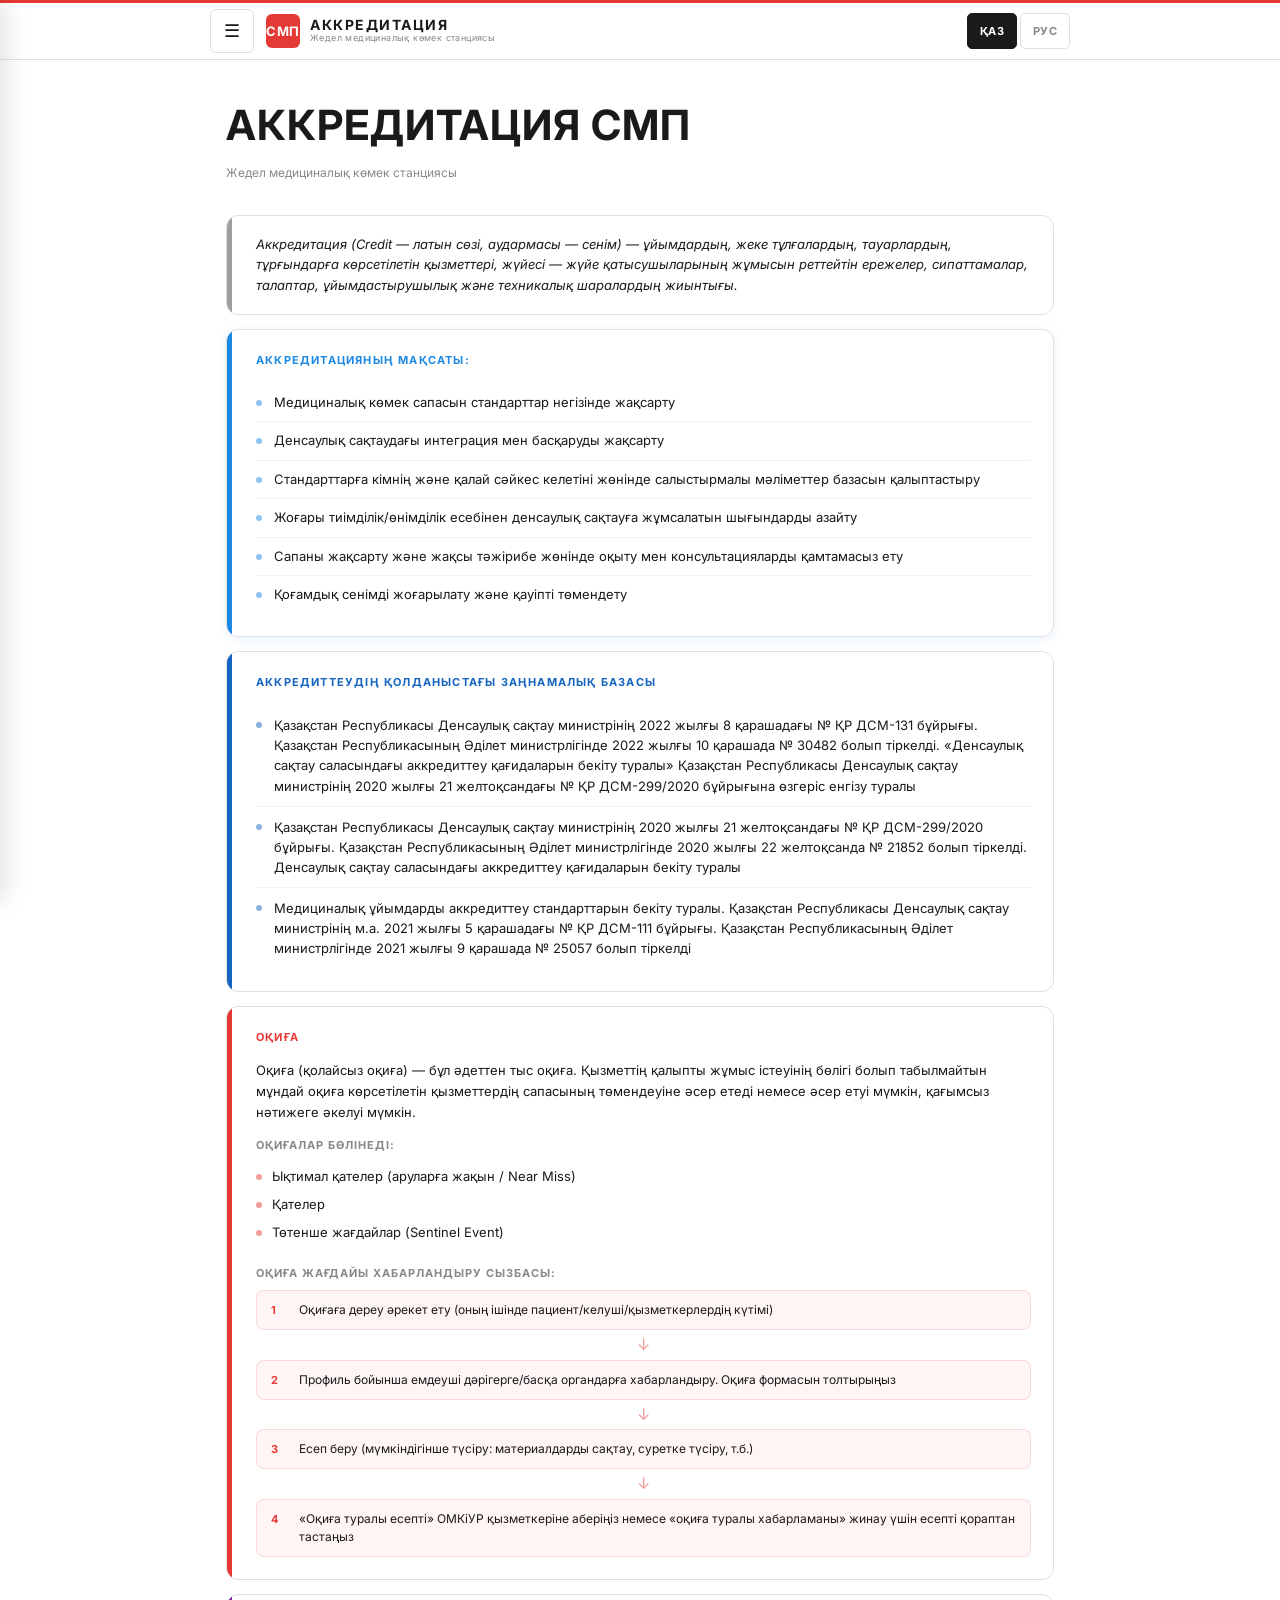
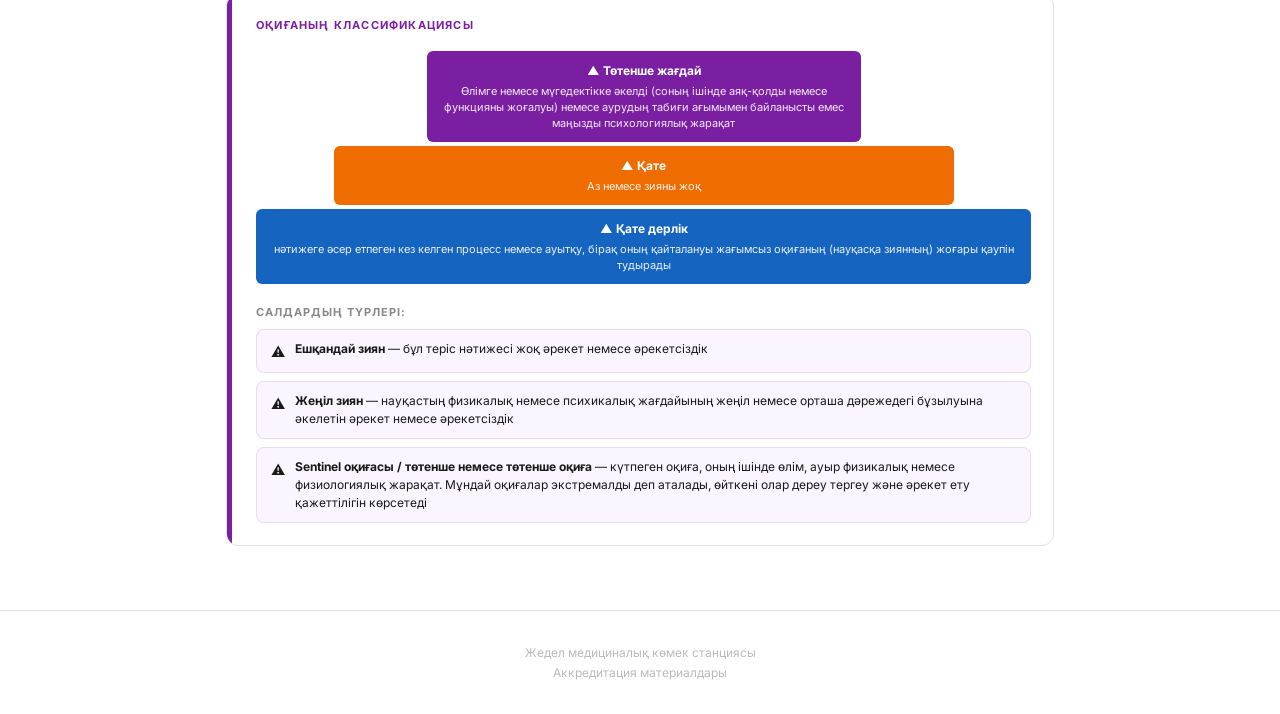
==== index.html @ 307683a7 "Initial release: СМП аккредитация — 7 страниц Двуязычный справочник (ҚАЗ/РУС) для аккредитации станц" ====
<!DOCTYPE html>
<html lang="ru" data-lang="kaz">
<head>
  <meta charset="UTF-8" />
  <meta name="viewport" content="width=device-width, initial-scale=1.0" />
  <title>СМП — Аккредитация</title>
  <link rel="stylesheet" href="style.css" />
  <style>
    .home-title {
      font-size: clamp(1.6rem, 6vw, 2.6rem);
      font-weight: 700;
      letter-spacing: 1px;
      color: var(--text);
      margin-bottom: 0.3rem;
    }

    .home-sub {
      font-size: 12px;
      color: var(--muted);
      margin-bottom: 2rem;
    }

    .accred-goal {
      display: flex;
      gap: 0;
      background: #ffffff;
      border: 1px solid var(--border);
      border-radius: 12px;
      overflow: hidden;
      box-shadow: 0 2px 12px rgba(30,136,229,0.10);
    }

    .accred-goal-bar {
      width: 5px;
      flex-shrink: 0;
      background: #1e88e5;
    }

    .accred-goal-body {
      flex: 1;
      padding: 22px 22px 22px 24px;
    }

    .accred-goal-title {
      font-size: 13px;
      font-weight: 700;
      color: #1e88e5;
      letter-spacing: 0.3px;
      margin-bottom: 14px;
      text-transform: uppercase;
      font-size: 11px;
      letter-spacing: 1.2px;
    }

    .accred-goal-list {
      list-style: none;
      display: flex;
      flex-direction: column;
      gap: 0;
    }

    .accred-goal-list li {
      font-size: 13px;
      color: var(--text);
      padding: 9px 0 9px 18px;
      border-bottom: 1px solid rgba(0,0,0,0.05);
      position: relative;
      line-height: 1.5;
    }

    .accred-goal-list li:last-child { border-bottom: none; }

    .accred-goal-list li::before {
      content: '';
      position: absolute;
      left: 0;
      top: 16px;
      width: 6px;
      height: 6px;
      border-radius: 50%;
      background: #1e88e5;
      opacity: 0.5;
    }

    .accred-def {
      display: flex;
      gap: 0;
      background: #ffffff;
      border: 1px solid var(--border);
      border-radius: 12px;
      overflow: hidden;
      margin-bottom: 14px;
    }

    .accred-def-bar {
      width: 5px;
      flex-shrink: 0;
      background: #9e9e9e;
    }

    .accred-def-body {
      flex: 1;
      padding: 18px 22px 18px 24px;
      font-size: 13px;
      color: var(--text);
      font-style: italic;
      line-height: 1.6;
    }

    .accred-law {
      display: flex;
      gap: 0;
      background: #ffffff;
      border: 1px solid var(--border);
      border-radius: 12px;
      overflow: hidden;
      margin-top: 14px;
    }

    .accred-law-bar {
      width: 5px;
      flex-shrink: 0;
      background: #1565c0;
    }

    .accred-law-body {
      flex: 1;
      padding: 22px 22px 22px 24px;
    }

    .accred-law-title {
      font-size: 11px;
      font-weight: 700;
      color: #1565c0;
      letter-spacing: 1.2px;
      text-transform: uppercase;
      margin-bottom: 14px;
    }

    .accred-law-list {
      list-style: none;
      display: flex;
      flex-direction: column;
      gap: 0;
    }

    .accred-law-list li {
      font-size: 13px;
      color: var(--text);
      padding: 10px 0 10px 18px;
      border-bottom: 1px solid rgba(0,0,0,0.05);
      position: relative;
      line-height: 1.55;
    }

    .accred-law-list li:last-child { border-bottom: none; }

    .accred-law-list li::before {
      content: '';
      position: absolute;
      left: 0;
      top: 17px;
      width: 6px;
      height: 6px;
      border-radius: 50%;
      background: #1565c0;
      opacity: 0.5;
    }

    .accred-inc {
      display: flex;
      gap: 0;
      background: #ffffff;
      border: 1px solid var(--border);
      border-radius: 12px;
      overflow: hidden;
      margin-top: 14px;
    }

    .accred-inc-bar {
      width: 5px;
      flex-shrink: 0;
      background: #e53935;
    }

    .accred-inc-body {
      flex: 1;
      padding: 22px 22px 22px 24px;
    }

    .accred-inc-title {
      font-size: 11px;
      font-weight: 700;
      color: #e53935;
      letter-spacing: 1.2px;
      text-transform: uppercase;
      margin-bottom: 14px;
    }

    .accred-inc-desc {
      font-size: 13px;
      color: var(--text);
      line-height: 1.6;
      margin-bottom: 14px;
    }

    .accred-inc-sub {
      font-size: 11px;
      font-weight: 700;
      color: var(--muted);
      letter-spacing: 1px;
      text-transform: uppercase;
      margin-bottom: 8px;
    }

    .accred-inc-types {
      list-style: none;
      margin-bottom: 18px;
    }

    .accred-inc-types li {
      font-size: 13px;
      color: var(--text);
      padding: 5px 0 5px 16px;
      position: relative;
      line-height: 1.4;
    }

    .accred-inc-types li::before {
      content: '';
      position: absolute;
      left: 0;
      top: 12px;
      width: 6px;
      height: 6px;
      border-radius: 50%;
      background: #e53935;
      opacity: 0.5;
    }

    .inc-steps {
      display: flex;
      flex-direction: column;
      align-items: stretch;
    }

    .inc-step {
      background: #fff5f5;
      border: 1px solid rgba(229,57,53,0.15);
      border-radius: 8px;
      padding: 10px 14px;
      font-size: 12px;
      color: var(--text);
      line-height: 1.5;
      display: flex;
      gap: 10px;
      align-items: flex-start;
    }

    .inc-step-num {
      font-size: 11px;
      font-weight: 700;
      color: #e53935;
      min-width: 18px;
      padding-top: 1px;
      flex-shrink: 0;
    }

    .inc-step-arrow {
      text-align: center;
      color: #e53935;
      font-size: 16px;
      padding: 2px 0;
      opacity: 0.5;
    }

    .accred-cls {
      display: flex;
      gap: 0;
      background: #ffffff;
      border: 1px solid var(--border);
      border-radius: 12px;
      overflow: hidden;
      margin-top: 14px;
    }

    .accred-cls-bar {
      width: 5px;
      flex-shrink: 0;
      background: #7b1fa2;
    }

    .accred-cls-body {
      flex: 1;
      padding: 22px 22px 22px 24px;
    }

    .accred-cls-title {
      font-size: 11px;
      font-weight: 700;
      color: #7b1fa2;
      letter-spacing: 1.2px;
      text-transform: uppercase;
      margin-bottom: 16px;
    }

    .pyramid {
      display: flex;
      flex-direction: column;
      gap: 4px;
      margin-bottom: 20px;
    }

    .pyr-level {
      color: #fff;
      border-radius: 6px;
      padding: 10px 16px;
      text-align: center;
    }

    .pyr-1 { background: #7b1fa2; margin: 0 22%; }
    .pyr-2 { background: #ef6c00; margin: 0 10%; }
    .pyr-3 { background: #1565c0; margin: 0; }

    .pyr-name {
      font-size: 12px;
      font-weight: 700;
      margin-bottom: 4px;
    }

    .pyr-desc {
      font-size: 11px;
      opacity: 0.9;
      line-height: 1.45;
    }

    .icc-cards {
      display: flex;
      flex-direction: column;
      gap: 8px;
    }

    .icc-card {
      display: flex;
      gap: 10px;
      align-items: flex-start;
      background: #faf5ff;
      border: 1px solid rgba(123,31,162,0.12);
      border-radius: 8px;
      padding: 10px 14px;
      font-size: 12px;
      color: var(--text);
      line-height: 1.5;
    }

    .icc-icon {
      font-size: 14px;
      flex-shrink: 0;
      padding-top: 1px;
    }
</style>
</head>
<body>

<header class="site-header">
  <div class="header-inner">
    <button class="nav-burger" onclick="toggleSidebar()">☰</button>
    <a class="logo" href="index.html">
      <div class="logo-badge">СМП</div>
      <div class="logo-text">
        <span class="logo-top">АККРЕДИТАЦИЯ</span>
        <span class="logo-sub" data-kaz="Жедел медициналық көмек станциясы" data-rus="Станция скорой медицинской помощи">Жедел медициналық көмек станциясы</span>
      </div>
    </a>
    <div class="lang-switch">
      <button class="lang-btn" data-lang="kaz" onclick="setLang('kaz')">ҚАЗ</button>
      <button class="lang-btn" data-lang="rus" onclick="setLang('rus')">РУС</button>
    </div>
  </div>
</header>

<div class="sidebar-overlay" onclick="closeSidebar()"></div>
<div class="sidebar" id="sidebar">
  <div class="sidebar-top">
    <span class="sidebar-brand">СМП · АККРЕДИТАЦИЯ</span>
    <button class="sidebar-close" onclick="closeSidebar()">✕</button>
  </div>
  <nav class="sidebar-nav">
    <a href="index.html" class="active"><span data-kaz="Басты бет" data-rus="Главная">Басты бет</span></a>
    <a href="codes.html"><span data-kaz="Кодтар" data-rus="Коды">Кодтар</span></a>
    <a href="protocols.html"><span data-kaz="Укладкалар" data-rus="Укладки">Укладкалар</span></a>
    <a href="sop.html"><span data-kaz="СОП" data-rus="СОП">СОП</span></a>
    <a href="sanepid.html"><span data-kaz="Санэпид" data-rus="Санэпид">Санэпид</span></a>
    <a href="documents.html"><span data-kaz="Құжаттар" data-rus="Документы">Құжаттар</span></a>
    <a href="prikazy.html"><span data-kaz="Бұйрықтар" data-rus="Приказы">Бұйрықтар</span></a>
  </nav>
</div>

<main class="page">

  <h1 class="home-title">АККРЕДИТАЦИЯ СМП</h1>
  <p class="home-sub" data-kaz="Жедел медициналық көмек станциясы" data-rus="Станция скорой медицинской помощи">Жедел медициналық көмек станциясы</p>

  <div class="accred-def">
    <div class="accred-def-bar"></div>
    <div class="accred-def-body"
      data-kaz="Аккредитация (Credit — латын сөзі, аудармасы — сенім) — ұйымдардың, жеке тұлғалардың, тауарлардың, тұрғындарға көрсетілетін қызметтері, жүйесі — жүйе қатысушыларының жұмысын реттейтін ережелер, сипаттамалар, талаптар, ұйымдастырушылық және техникалық шаралардың жиынтығы."
      data-rus="Аккредитация (Credit — латинское слово, перевод — доверие) — совокупность правил, описаний, требований, организационных и технических мер, регулирующих работу участников системы услуг, оказываемых организациями, физическими лицами, товарами и населению.">Аккредитация (Credit — латын сөзі, аудармасы — сенім) — ұйымдардың, жеке тұлғалардың, тауарлардың, тұрғындарға көрсетілетін қызметтері, жүйесі — жүйе қатысушыларының жұмысын реттейтін ережелер, сипаттамалар, талаптар, ұйымдастырушылық және техникалық шаралардың жиынтығы.</div>
  </div>

  <div class="accred-goal">
    <div class="accred-goal-bar"></div>
    <div class="accred-goal-body">
      <div class="accred-goal-title"
        data-kaz="Аккредитацияның мақсаты:"
        data-rus="Цель аккредитации:">Аккредитацияның мақсаты:</div>
      <ul class="accred-goal-list">
        <li data-kaz="Медициналық көмек сапасын стандарттар негізінде жақсарту"
            data-rus="Улучшение качества медицинской помощи на основе интеграции и управления службами">Медициналық көмек сапасын стандарттар негізінде жақсарту</li>
        <li data-kaz="Денсаулық сақтаудағы интеграция мен басқаруды жақсарту"
            data-rus="Улучшение интеграции и управления в здравоохранении">Денсаулық сақтаудағы интеграция мен басқаруды жақсарту</li>
        <li data-kaz="Стандарттарға кімнің және қалай сәйкес келетіні жөнінде салыстырмалы мәліметтер базасын қалыптастыру"
            data-rus="Создание сравнительной базы данных о том, кто и как соответствует стандартам">Стандарттарға кімнің және қалай сәйкес келетіні жөнінде салыстырмалы мәліметтер базасын қалыптастыру</li>
        <li data-kaz="Жоғары тиімділік/өнімділік есебінен денсаулық сақтауға жұмсалатын шығындарды азайту"
            data-rus="Сокращение расходов на здравоохранение за счёт повышенной эффективности/производительности">Жоғары тиімділік/өнімділік есебінен денсаулық сақтауға жұмсалатын шығындарды азайту</li>
        <li data-kaz="Сапаны жақсарту және жақсы тәжірибе жөнінде оқыту мен консультацияларды қамтамасыз ету"
            data-rus="Обеспечение обучения и консультаций по улучшению качества и передовому опыту">Сапаны жақсарту және жақсы тәжірибе жөнінде оқыту мен консультацияларды қамтамасыз ету</li>
        <li data-kaz="Қоғамдық сенімді жоғарылату және қауіпті төмендету"
            data-rus="Укрепление общественного доверия и снижение рисков">Қоғамдық сенімді жоғарылату және қауіпті төмендету</li>
      </ul>
    </div>
  </div>


  <div class="accred-law">
    <div class="accred-law-bar"></div>
    <div class="accred-law-body">
      <div class="accred-law-title"
        data-kaz="Аккредиттеудің қолданыстағы заңнамалық базасы"
        data-rus="Действующая правовая база по вопросам аккредитации">Аккредиттеудің қолданыстағы заңнамалық базасы</div>
      <ul class="accred-law-list">
        <li data-kaz="Қазақстан Республикасы Денсаулық сақтау министрінің 2022 жылғы 8 қарашадағы № ҚР ДСМ-131 бұйрығы. Қазақстан Республикасының Әділет министрлігінде 2022 жылғы 10 қарашада № 30482 болып тіркелді. «Денсаулық сақтау саласындағы аккредиттеу қағидаларын бекіту туралы» Қазақстан Республикасы Денсаулық сақтау министрінің 2020 жылғы 21 желтоқсандағы № ҚР ДСМ-299/2020 бұйрығына өзгеріс енгізу туралы"
            data-rus="Приказ Министра здравоохранения РК от 8 ноября 2022 года № ҚР ДСМ-131. Зарегистрирован в Министерстве юстиции РК 10 ноября 2022 года № 30482. О внесении изменения в приказ Министра здравоохранения РК от 21 декабря 2020 года № ҚР ДСМ-299/2020 «Об утверждении правил аккредитации в области здравоохранения»">Қазақстан Республикасы Денсаулық сақтау министрінің 2022 жылғы 8 қарашадағы № ҚР ДСМ-131 бұйрығы. Қазақстан Республикасының Әділет министрлігінде 2022 жылғы 10 қарашада № 30482 болып тіркелді. «Денсаулық сақтау саласындағы аккредиттеу қағидаларын бекіту туралы» Қазақстан Республикасы Денсаулық сақтау министрінің 2020 жылғы 21 желтоқсандағы № ҚР ДСМ-299/2020 бұйрығына өзгеріс енгізу туралы</li>
        <li data-kaz="Қазақстан Республикасы Денсаулық сақтау министрінің 2020 жылғы 21 желтоқсандағы № ҚР ДСМ-299/2020 бұйрығы. Қазақстан Республикасының Әділет министрлігінде 2020 жылғы 22 желтоқсанда № 21852 болып тіркелді. Денсаулық сақтау саласындағы аккредиттеу қағидаларын бекіту туралы"
            data-rus="Приказ Министра здравоохранения РК от 21 декабря 2020 года № ҚР ДСМ-299/2020. Зарегистрирован в Министерстве юстиции РК 22 декабря 2020 года № 21852. Об утверждении правил аккредитации в области здравоохранения">Қазақстан Республикасы Денсаулық сақтау министрінің 2020 жылғы 21 желтоқсандағы № ҚР ДСМ-299/2020 бұйрығы. Қазақстан Республикасының Әділет министрлігінде 2020 жылғы 22 желтоқсанда № 21852 болып тіркелді. Денсаулық сақтау саласындағы аккредиттеу қағидаларын бекіту туралы</li>
        <li data-kaz="Медициналық ұйымдарды аккредиттеу стандарттарын бекіту туралы. Қазақстан Республикасы Денсаулық сақтау министрінің м.а. 2021 жылғы 5 қарашадағы № ҚР ДСМ-111 бұйрығы. Қазақстан Республикасының Әділет министрлігінде 2021 жылғы 9 қарашада № 25057 болып тіркелді"
            data-rus="Приказ и.о. Министра здравоохранения РК от 5 ноября 2021 года № ҚР ДСМ-111. Зарегистрирован в Министерстве юстиции РК 9 ноября 2021 года № 25057. Об утверждении стандартов аккредитации медицинских организаций">Медициналық ұйымдарды аккредиттеу стандарттарын бекіту туралы. Қазақстан Республикасы Денсаулық сақтау министрінің м.а. 2021 жылғы 5 қарашадағы № ҚР ДСМ-111 бұйрығы. Қазақстан Республикасының Әділет министрлігінде 2021 жылғы 9 қарашада № 25057 болып тіркелді</li>
      </ul>
    </div>
  </div>

  <div class="accred-inc">
    <div class="accred-inc-bar"></div>
    <div class="accred-inc-body">
      <div class="accred-inc-title" data-kaz="ОҚИҒА" data-rus="ИНЦИДЕНТ">ОҚИҒА</div>

      <div class="lb-kaz">
        <p class="accred-inc-desc">Оқиға (қолайсыз оқиға) — бұл әдеттен тыс оқиға. Қызметтің қалыпты жұмыс істеуінің бөлігі болып табылмайтын мұндай оқиға көрсетілетін қызметтердің сапасының төмендеуіне әсер етеді немесе әсер етуі мүмкін, қағымсыз нәтижеге әкелуі мүмкін.</p>
        <div class="accred-inc-sub">Оқиғалар бөлінеді:</div>
        <ul class="accred-inc-types">
          <li>Ықтимал қателер (аруларға жақын / Near Miss)</li>
          <li>Қателер</li>
          <li>Төтенше жағдайлар (Sentinel Event)</li>
        </ul>
        <div class="accred-inc-sub">Оқиға жағдайы хабарландыру сызбасы:</div>
        <div class="inc-steps">
          <div class="inc-step"><span class="inc-step-num">1</span><span>Оқиғаға дереу әрекет ету (оның ішінде пациент/келуші/қызметкерлердің күтімі)</span></div>
          <div class="inc-step-arrow">↓</div>
          <div class="inc-step"><span class="inc-step-num">2</span><span>Профиль бойынша емдеуші дәрігерге/басқа органдарға хабарландыру. Оқиға формасын толтырыңыз</span></div>
          <div class="inc-step-arrow">↓</div>
          <div class="inc-step"><span class="inc-step-num">3</span><span>Есеп беру (мүмкіндігінше түсіру: материалдарды сақтау, суретке түсіру, т.б.)</span></div>
          <div class="inc-step-arrow">↓</div>
          <div class="inc-step"><span class="inc-step-num">4</span><span>«Оқиға туралы есепті» ОМКіУР қызметкеріне аберіңіз немесе «оқиға туралы хабарламаны» жинау үшін есепті қораптан тастаңыз</span></div>
        </div>
      </div>

      <div class="lb-rus">
        <p class="accred-inc-desc">Инцидент (неблагоприятное событие) — это ненормальное, необычное событие. Такое событие, не являющееся частью нормального функционирования деятельности, влияет или может повлиять на снижение качества оказываемых услуг, может привести к нежелательному исходу.</p>
        <div class="accred-inc-sub">Инциденты делятся на:</div>
        <ul class="accred-inc-types">
          <li>Потенциальные ошибки (Near Miss)</li>
          <li>Ошибки</li>
          <li>Чрезвычайные события (Sentinel Event)</li>
        </ul>
        <div class="accred-inc-sub">Схема оповещения об инциденте:</div>
        <div class="inc-steps">
          <div class="inc-step"><span class="inc-step-num">1</span><span>Меры по немедленному устранению инцидента (в том числе оказание помощи пациенту/посетителю/персоналу)</span></div>
          <div class="inc-step-arrow">↓</div>
          <div class="inc-step"><span class="inc-step-num">2</span><span>Сообщить лечащему врачу/другим инстанциям по профилю. Заполнить форму «отчёта об инциденте»</span></div>
          <div class="inc-step-arrow">↓</div>
          <div class="inc-step"><span class="inc-step-num">3</span><span>Зафиксировать: сохранить материалы, сфотографировать и др.</span></div>
          <div class="inc-step-arrow">↓</div>
          <div class="inc-step"><span class="inc-step-num">4</span><span>Передать «отчёт об инциденте» сотруднику ОМКиУР или опустить отчёт в ящик для сбора «отчёта об инцидентах»</span></div>
        </div>
      </div>

    </div>
  </div>

  <div class="accred-cls">
    <div class="accred-cls-bar"></div>
    <div class="accred-cls-body">
      <div class="accred-cls-title" data-kaz="Оқиғаның классификациясы" data-rus="Классификация инцидентов">Оқиғаның классификациясы</div>

      <div class="lb-kaz">
        <div class="pyramid">
          <div class="pyr-level pyr-1">
            <div class="pyr-name">▲ Төтенше жағдай</div>
            <div class="pyr-desc">Өлімге немесе мүгедектікке әкелді (соның ішінде аяқ-қолды немесе функцияны жоғалуы) немесе аурудың табиғи ағымымен байланысты емес маңызды психологиялық жарақат</div>
          </div>
          <div class="pyr-level pyr-2">
            <div class="pyr-name">▲ Қате</div>
            <div class="pyr-desc">Аз немесе зияны жоқ</div>
          </div>
          <div class="pyr-level pyr-3">
            <div class="pyr-name">▲ Қате дерлік</div>
            <div class="pyr-desc">нәтижеге әсер етпеген кез келген процесс немесе ауытқу, бірақ оның қайталануы жағымсыз оқиғаның (науқасқа зиянның) жоғары қаупін тудырады</div>
          </div>
        </div>
        <div class="accred-inc-sub">Салдардың түрлері:</div>
        <div class="icc-cards">
          <div class="icc-card"><span class="icc-icon">⚠️</span><div><strong>Ешқандай зиян</strong> — бұл теріс нәтижесі жоқ әрекет немесе әрекетсіздік</div></div>
          <div class="icc-card"><span class="icc-icon">⚠️</span><div><strong>Жеңіл зиян</strong> — науқастың физикалық немесе психикалық жағдайының жеңіл немесе орташа дәрежедегі бұзылуына әкелетін әрекет немесе әрекетсіздік</div></div>
          <div class="icc-card"><span class="icc-icon">⚠️</span><div><strong>Sentinel оқиғасы / төтенше немесе төтенше оқиға</strong> — күтпеген оқиға, оның ішінде өлім, ауыр физикалық немесе физиологиялық жарақат. Мұндай оқиғалар экстремалды деп аталады, өйткені олар дереу тергеу және әрекет ету қажеттілігін көрсетеді</div></div>
        </div>
      </div>

      <div class="lb-rus">
        <div class="pyramid">
          <div class="pyr-level pyr-1">
            <div class="pyr-name">▲ Чрезвычайный инцидент</div>
            <div class="pyr-desc">Привёл к смерти или инвалидности (в т.ч. потере конечности или функции), или к значительной психологической травме, не связанной с естественным течением заболевания</div>
          </div>
          <div class="pyr-level pyr-2">
            <div class="pyr-name">▲ Ошибка</div>
            <div class="pyr-desc">Незначительный вред или отсутствие вреда</div>
          </div>
          <div class="pyr-level pyr-3">
            <div class="pyr-name">▲ Почти ошибка</div>
            <div class="pyr-desc">любой процесс или отклонение, которое не повлияло на исход, но его повторение несёт высокий риск неблагоприятного события (нанесения вреда пациенту)</div>
          </div>
        </div>
        <div class="accred-inc-sub">Виды последствий:</div>
        <div class="icc-cards">
          <div class="icc-card"><span class="icc-icon">⚠️</span><div><strong>Нет вреда</strong> — это действие или бездействие без негативного исхода</div></div>
          <div class="icc-card"><span class="icc-icon">⚠️</span><div><strong>Есть незначительный вред</strong> — это действие или бездействие, которое приводит к незначительным или умеренным нарушениям физического или психического состояния пациента</div></div>
          <div class="icc-card"><span class="icc-icon">⚠️</span><div><strong>Sentinel Event / чрезвычайное или экстремальное событие</strong> — неожиданное происшествие, включающее смерть, серьёзную физическую или физиологическую травму. Такие события называются экстремальными, потому что они указывают на необходимость немедленного расследования и реагирования</div></div>
        </div>
      </div>

    </div>
  </div>

</main>

<footer>
  <span data-kaz="Жедел медициналық көмек станциясы" data-rus="Станция скорой медицинской помощи">Жедел медициналық көмек станциясы</span>
  <br>
  <span data-kaz="Аккредитация материалдары" data-rus="Материалы аккредитации">Аккредитация материалдары</span>
</footer>

<script src="lang.js"></script>
<script>
  window.addEventListener('DOMContentLoaded', () => {
    initLang();
  });
</script>

</body>
</html>
---- style.css ----
@import url('https://fonts.googleapis.com/css2?family=Inter:wght@400;500;600;700&display=swap');

:root {
  --pnk-bg:    #fce4ec;
  --pnk-bar:   #e91e8c;
  --red-bg:    #ffebee;
  --red-bar:   #e53935;
  --blue-bg:   #e3f2fd;
  --blue-bar:  #1e88e5;
  --yel-bg:    #fffde7;
  --yel-bar:   #f9a825;
  --whi-bg:    #f5f5f5;
  --whi-bar:   #9e9e9e;
  --blk-bg:    #212121;
  --blk-bar:   #000000;
  --border:    #e0e0e0;
  --muted:     #888888;
  --text:      #1a1a1a;
}

*, *::before, *::after { box-sizing: border-box; margin: 0; padding: 0; }

html {
  font-size: 16px;
  scroll-behavior: smooth;
  overflow-x: hidden;
}

body {
  font-family: 'Inter', sans-serif;
  background: #ffffff;
  color: var(--text);
  min-height: 100vh;
  -webkit-font-smoothing: antialiased;
  line-height: 1.6;
  overflow-x: hidden;
  -webkit-tap-highlight-color: transparent;
}

/* ── HEADER ── */
.site-header {
  background: #ffffff;
  border-top: 3px solid var(--red-bar);
  border-bottom: 1px solid var(--border);
  padding: 0 1rem;
  position: sticky;
  top: 0;
  z-index: 100;
}

.header-inner {
  max-width: 860px;
  margin: 0 auto;
  display: flex;
  align-items: center;
  height: 56px;
  gap: 12px;
}

.logo {
  display: flex;
  align-items: center;
  gap: 10px;
  text-decoration: none;
  flex: 1;
  min-width: 0;
}

.logo-badge {
  width: 34px;
  height: 34px;
  background: var(--red-bar);
  border-radius: 6px;
  display: flex;
  align-items: center;
  justify-content: center;
  font-weight: 700;
  font-size: 13px;
  color: #fff;
  flex-shrink: 0;
  letter-spacing: 0.5px;
}

.logo-text { display: flex; flex-direction: column; }

.logo-top {
  font-weight: 700;
  font-size: 14px;
  letter-spacing: 1.5px;
  color: var(--text);
  line-height: 1;
}

.logo-sub {
  font-size: 9px;
  color: var(--muted);
  letter-spacing: 0.4px;
  line-height: 1.3;
}

/* ── SIDEBAR NAV ── */
.sidebar-nav {
  display: flex;
  flex-direction: column;
  gap: 2px;
  padding: 12px;
}

.sidebar-nav a {
  display: flex;
  align-items: center;
  padding: 14px 16px;
  min-height: 48px;
  border-radius: 10px;
  text-decoration: none;
  font-size: 15px;
  font-weight: 500;
  color: var(--text);
  transition: background 0.15s, color 0.15s;
  touch-action: manipulation;
}

.sidebar-nav a:hover  { background: #f5f5f5; }
.sidebar-nav a.active { background: var(--red-bar); color: #fff; }

/* ── PAGE ── */
.page {
  max-width: 860px;
  margin: 0 auto;
  padding: 2rem 1rem 4rem;
}

/* ── HERO ── */
.hero {
  text-align: center;
  padding: 3rem 1rem 2.5rem;
}

.hero-label {
  font-size: 10px;
  font-weight: 600;
  letter-spacing: 2.5px;
  text-transform: uppercase;
  color: var(--muted);
  margin-bottom: 1rem;
}

.hero h1 {
  font-size: clamp(2.5rem, 9vw, 4.5rem);
  font-weight: 700;
  letter-spacing: 2px;
  line-height: 1;
  margin-bottom: 0.5rem;
  color: var(--text);
}

.hero h1 span { display: block; color: var(--red-bar); }

.hero-sub { font-size: 13px; color: var(--muted); margin-top: 1rem; }

/* ── SECTION TITLE ── */
.section-title {
  font-size: 10px;
  font-weight: 600;
  letter-spacing: 2px;
  text-transform: uppercase;
  color: var(--muted);
  margin-bottom: 1rem;
}

/* ── QUICK GRID ── */
.quick-grid {
  display: grid;
  grid-template-columns: repeat(5, 1fr);
  gap: 8px;
  margin-bottom: 2rem;
}

.quick-card {
  display: flex;
  flex-direction: column;
  align-items: center;
  justify-content: center;
  gap: 6px;
  padding: 16px 6px;
  border-radius: 10px;
  text-decoration: none;
  border: 1px solid var(--border);
  background: #fafafa;
  transition: transform 0.15s, box-shadow 0.15s;
}

.quick-card:hover {
  transform: translateY(-2px);
  box-shadow: 0 4px 12px rgba(0,0,0,0.07);
}

.quick-dot { width: 18px; height: 18px; border-radius: 50%; }

.quick-kaz { font-size: 9px; font-weight: 700; letter-spacing: 0.5px; text-align: center; }
.quick-rus { font-size: 8px; color: var(--muted); text-align: center; }

.qc-red  { color: var(--red-bar);  } .qc-red  .quick-dot { background: var(--red-bar); }
.qc-blue { color: var(--blue-bar); } .qc-blue .quick-dot { background: var(--blue-bar); }
.qc-yel  { color: var(--yel-bar);  } .qc-yel  .quick-dot { background: var(--yel-bar); }
.qc-whi  { color: var(--whi-bar);  } .qc-whi  .quick-dot { background: var(--whi-bar); }
.qc-blk  { color: #424242;         } .qc-blk  .quick-dot { background: #212121; }

/* ── INFO GRID ── */
.info-grid {
  display: grid;
  grid-template-columns: 1fr 1fr;
  gap: 12px;
  margin-bottom: 2rem;
}

.info-box {
  background: #fafafa;
  border: 1px solid var(--border);
  border-radius: 10px;
  padding: 1.25rem;
}

.info-box h3 {
  font-size: 10px;
  font-weight: 600;
  letter-spacing: 1.5px;
  text-transform: uppercase;
  color: var(--muted);
  margin-bottom: 0.75rem;
}

.info-box p { font-size: 13px; color: #555; line-height: 1.5; }

.phone-list { list-style: none; }

.phone-list li {
  font-size: 13px;
  padding: 5px 0;
  color: var(--text);
  border-bottom: 1px solid #f0f0f0;
}

.phone-list li:last-child { border-bottom: none; }

.phone-list li strong {
  color: var(--muted);
  font-size: 10px;
  font-weight: 600;
  letter-spacing: 0.5px;
  display: block;
}

/* ── PAGE TITLE (codes) ── */
.page-title {
  font-size: 2rem;
  font-weight: 700;
  letter-spacing: 0.5px;
  margin-bottom: 0.25rem;
  color: var(--text);
}

.page-subtitle {
  font-size: 13px;
  color: var(--muted);
  margin-bottom: 2rem;
}

/* ── CODE CARDS ── */
.code-card {
  border-radius: 12px;
  overflow: hidden;
  margin-bottom: 10px;
  border: 1px solid var(--border);
}

.card-header {
  display: flex;
  align-items: center;
  gap: 16px;
  padding: 18px 20px;
  min-height: 56px;
  cursor: pointer;
  user-select: none;
  touch-action: manipulation;
}

.card-color-bar {
  width: 5px;
  height: 50px;
  border-radius: 3px;
  flex-shrink: 0;
}

.card-names { flex: 1; }

.card-kaz {
  font-size: 1.65rem;
  font-weight: 700;
  letter-spacing: 0.5px;
  line-height: 1;
}

.card-rus {
  font-size: 11px;
  color: var(--muted);
  letter-spacing: 0.8px;
  text-transform: uppercase;
  font-weight: 500;
  margin-top: 3px;
}

.card-chevron {
  font-size: 12px;
  color: #bbb;
  transition: transform 0.3s;
  font-style: normal;
  flex-shrink: 0;
}

.code-card.open .card-chevron { transform: rotate(180deg); }

.card-body {
  display: none;
  border-top: 1px solid rgba(0,0,0,0.07);
  padding: 20px;
}

.code-card.open .card-body {
  display: block;
  animation: fadeIn 0.2s ease;
}

@keyframes fadeIn {
  from { opacity: 0; transform: translateY(-4px); }
  to   { opacity: 1; transform: translateY(0); }
}

/* ── BILINGUAL COLUMNS ── */
.bilingual-columns {
  display: grid;
  grid-template-columns: 1fr 1fr;
  gap: 28px;
}

.lang-block h4 {
  font-size: 10px;
  font-weight: 600;
  letter-spacing: 2px;
  text-transform: uppercase;
  color: #aaa;
  margin-bottom: 12px;
  padding-bottom: 8px;
  border-bottom: 1px solid rgba(0,0,0,0.08);
}

.lang-block p {
  font-size: 12px;
  color: #666;
  margin-bottom: 10px;
  line-height: 1.5;
}

/* ── ACTIONS LIST ── */
.actions-list {
  list-style: none;
  display: flex;
  flex-direction: column;
}

.actions-list > li {
  font-size: 13px;
  line-height: 1.55;
  color: var(--text);
  padding: 9px 0;
  border-bottom: 1px solid rgba(0,0,0,0.06);
}

.actions-list > li:last-child { border-bottom: none; }

.step-num { display: none; }

.action-label {
  font-size: 10px;
  font-weight: 700;
  letter-spacing: 1px;
  text-transform: uppercase;
  display: block;
  color: #555;
  margin-bottom: 1px;
}

/* ── NOTE BOX ── */
.note-box {
  margin-top: 14px;
  background: rgba(0,0,0,0.04);
  border-radius: 8px;
  padding: 12px 14px;
  font-size: 12px;
  color: #555;
  line-height: 1.55;
}

.note-box strong {
  color: var(--text);
  display: block;
  font-size: 11px;
  margin-bottom: 6px;
  font-weight: 600;
}

/* ── SUB-STEPS ── */
.sub-steps {
  list-style: none;
  margin-top: 6px;
  display: flex;
  flex-direction: column;
  gap: 4px;
}

.sub-steps li {
  font-size: 12px;
  color: #555;
  padding-left: 14px;
  position: relative;
}

.sub-steps li::before {
  content: '—';
  position: absolute;
  left: 0;
  color: #ccc;
}

/* ── PHONE CHIPS ── */
.phones-row {
  margin-top: 16px;
  padding-top: 16px;
  border-top: 1px solid rgba(0,0,0,0.07);
  display: flex;
  gap: 8px;
  flex-wrap: wrap;
}

.phone-chip {
  display: inline-flex;
  align-items: center;
  gap: 5px;
  padding: 6px 12px;
  border-radius: 6px;
  font-size: 13px;
  font-weight: 600;
  background: rgba(0,0,0,0.05);
  border: 1px solid rgba(0,0,0,0.09);
  color: var(--text);
  text-decoration: none;
  transition: background 0.15s;
}

.phone-chip:hover { background: rgba(0,0,0,0.09); }

.phone-chip span { font-size: 10px; color: var(--muted); font-weight: 400; }

/* ── CODE-SPECIFIC COLORS ── */
.cc-red .card-header  { background: var(--red-bg); }
.cc-red .card-color-bar { background: var(--red-bar); }
.cc-red .card-kaz     { color: var(--red-bar); }
.cc-red .card-body    { background: var(--red-bg); }

.cc-blue .card-header { background: var(--blue-bg); }
.cc-blue .card-color-bar { background: var(--blue-bar); }
.cc-blue .card-kaz    { color: var(--blue-bar); }
.cc-blue .card-body   { background: var(--blue-bg); }

.cc-yel .card-header  { background: var(--yel-bg); }
.cc-yel .card-color-bar { background: var(--yel-bar); }
.cc-yel .card-kaz     { color: var(--yel-bar); }
.cc-yel .card-body    { background: var(--yel-bg); }

.cc-whi .card-header  { background: var(--whi-bg); }
.cc-whi .card-color-bar { background: var(--whi-bar); }
.cc-whi .card-kaz     { color: #616161; }
.cc-whi .card-body    { background: var(--whi-bg); }

.cc-pnk .card-header  { background: var(--pnk-bg); }
.cc-pnk .card-color-bar { background: var(--pnk-bar); }
.cc-pnk .card-kaz     { color: var(--pnk-bar); }
.cc-pnk .card-body    { background: var(--pnk-bg); }

.cc-blk .card-header  { background: var(--blk-bg); }
.cc-blk .card-color-bar { background: var(--blk-bar); }
.cc-blk .card-kaz     { color: #ffffff; }
.cc-blk .card-rus     { color: #9e9e9e; }
.cc-blk .card-chevron { color: #757575; }
.cc-blk .card-body    { background: var(--blk-bg); border-color: #333; }
.cc-blk .lang-block h4 { color: #757575; border-color: #333; }
.cc-blk .lang-block p  { color: #9e9e9e; }
.cc-blk .actions-list > li { color: #e0e0e0; border-color: #333; }
.cc-blk .action-label  { color: #bdbdbd; }
.cc-blk .note-box      { background: #2c2c2c; color: #9e9e9e; }
.cc-blk .note-box strong { color: #e0e0e0; }
.cc-blk .sub-steps li  { color: #9e9e9e; }
.cc-blk .phones-row    { border-color: #333; }
.cc-blk .phone-chip    { background: #2c2c2c; border-color: #424242; color: #e0e0e0; }
.cc-blk .phone-chip span { color: #757575; }
.cc-blk .phone-chip:hover { background: #333; }

/* ── FOOTER ── */
footer {
  text-align: center;
  padding: 2rem 1rem;
  font-size: 12px;
  color: #bbb;
  border-top: 1px solid var(--border);
}

/* ── MOBILE ── */
@media (max-width: 600px) {
  .bilingual-columns { grid-template-columns: 1fr; gap: 16px; }
  .info-grid         { grid-template-columns: 1fr; }

  .quick-grid { gap: 5px; }
  .quick-card { padding: 12px 4px; min-height: 72px; }
  .quick-dot  { width: 14px; height: 14px; }
  .quick-kaz  { font-size: 8px; }
  .quick-rus  { display: none; }

  .logo-sub   { display: none; }

  .card-header { padding: 16px; gap: 12px; min-height: 64px; }
  .card-body   { padding: 16px; }
  .card-kaz    { font-size: 1.35rem; }

  .phones-row  { gap: 6px; }

  .page { padding: 1.5rem 1rem 4rem; }
}

/* ── LANGUAGE SWITCH ── */
.lang-switch {
  display: flex;
  gap: 3px;
}

.lang-btn {
  padding: 7px 12px;
  min-height: 36px;
  border-radius: 5px;
  border: 1px solid var(--border);
  background: transparent;
  font-size: 11px;
  font-weight: 700;
  color: var(--muted);
  cursor: pointer;
  letter-spacing: 0.3px;
  transition: background 0.15s, color 0.15s, border-color 0.15s;
  font-family: inherit;
  line-height: 1;
  touch-action: manipulation;
}

.lang-btn:hover  { background: #f5f5f5; color: var(--text); }
.lang-btn.active { background: var(--text); color: #fff; border-color: var(--text); }

/* ── BURGER BUTTON ── */
.nav-burger {
  display: flex;
  align-items: center;
  justify-content: center;
  background: none;
  border: 1px solid var(--border);
  border-radius: 6px;
  font-size: 1.1rem;
  cursor: pointer;
  color: var(--text);
  padding: 8px 12px;
  min-height: 44px;
  min-width: 44px;
  line-height: 1;
  font-family: inherit;
  flex-shrink: 0;
  touch-action: manipulation;
}

/* ── SIDEBAR ── */
.sidebar-overlay {
  position: fixed;
  inset: 0;
  background: rgba(0,0,0,0.45);
  z-index: 200;
  opacity: 0;
  pointer-events: none;
  transition: opacity 0.28s;
}

body.sidebar-open .sidebar-overlay {
  opacity: 1;
  pointer-events: auto;
}

.sidebar {
  position: fixed;
  top: 0;
  left: 0;
  width: 270px;
  height: 100%;
  background: #fff;
  z-index: 300;
  transform: translateX(-100%);
  transition: transform 0.28s ease;
  box-shadow: 4px 0 24px rgba(0,0,0,0.13);
  display: flex;
  flex-direction: column;
}

body.sidebar-open .sidebar {
  transform: translateX(0);
}

.sidebar-top {
  display: flex;
  align-items: center;
  justify-content: space-between;
  padding: 0 16px 0 20px;
  height: 56px;
  border-bottom: 1px solid var(--border);
  flex-shrink: 0;
}

.sidebar-brand {
  font-size: 13px;
  font-weight: 700;
  letter-spacing: 1.5px;
  color: var(--text);
}

.sidebar-close {
  background: none;
  border: none;
  font-size: 1rem;
  cursor: pointer;
  color: var(--muted);
  padding: 6px 8px;
  border-radius: 6px;
  line-height: 1;
  font-family: inherit;
  transition: background 0.15s, color 0.15s;
}

.sidebar-close:hover { background: #f5f5f5; color: var(--text); }

/* ── TOUCH TARGETS ── */
a, button,
.proto-header,
.sop-header,
.quick-card {
  touch-action: manipulation;
}

/* ── LANGUAGE-DRIVEN COLUMN VISIBILITY ── */
html[data-lang="kaz"] .lb-rus { display: none; }
html[data-lang="rus"] .lb-kaz { display: none; }
html[data-lang] .bilingual-columns { grid-template-columns: 1fr; }
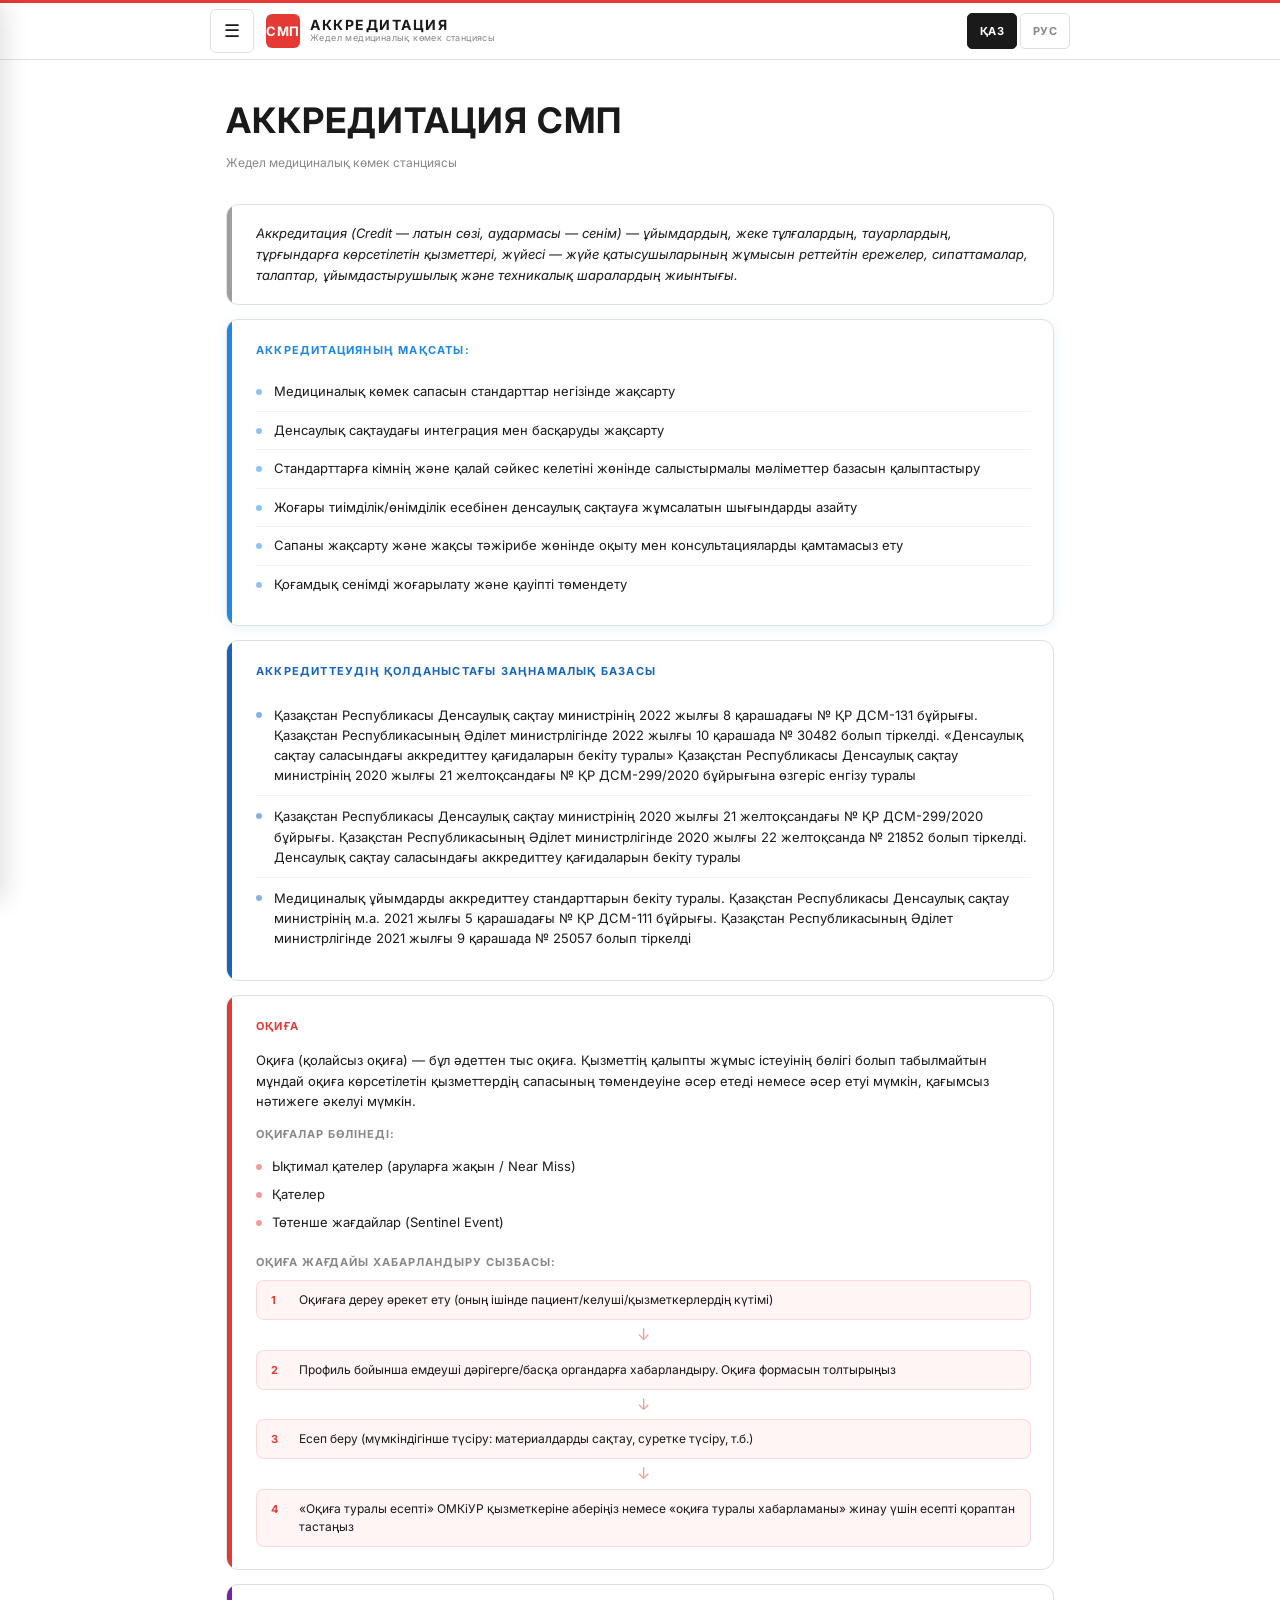
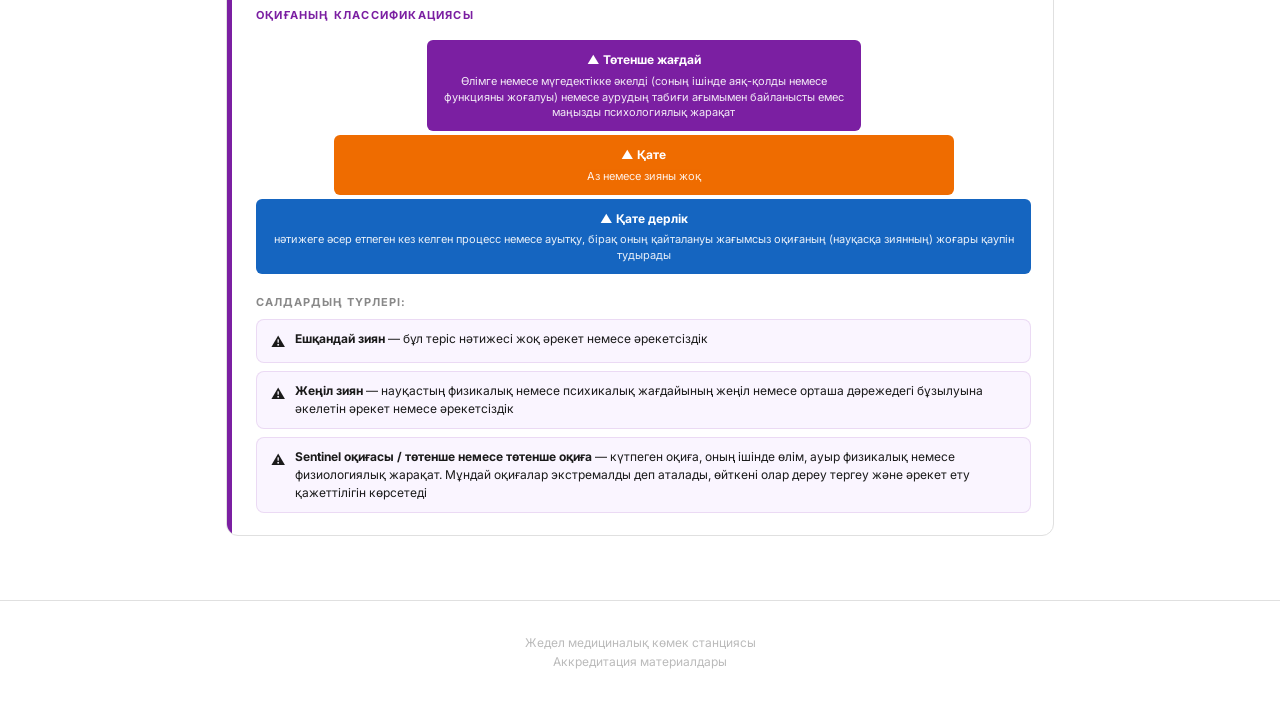
==== commit cc653e47: "fix: mobile font sizes" ====
--- a/index.html
+++ b/index.html
@@ -7,7 +7,7 @@
   <link rel="stylesheet" href="style.css" />
   <style>
     .home-title {
-      font-size: clamp(1.6rem, 6vw, 2.6rem);
+      font-size: clamp(1.2rem, 4.5vw, 2.2rem);
       font-weight: 700;
       letter-spacing: 1px;
       color: var(--text);
